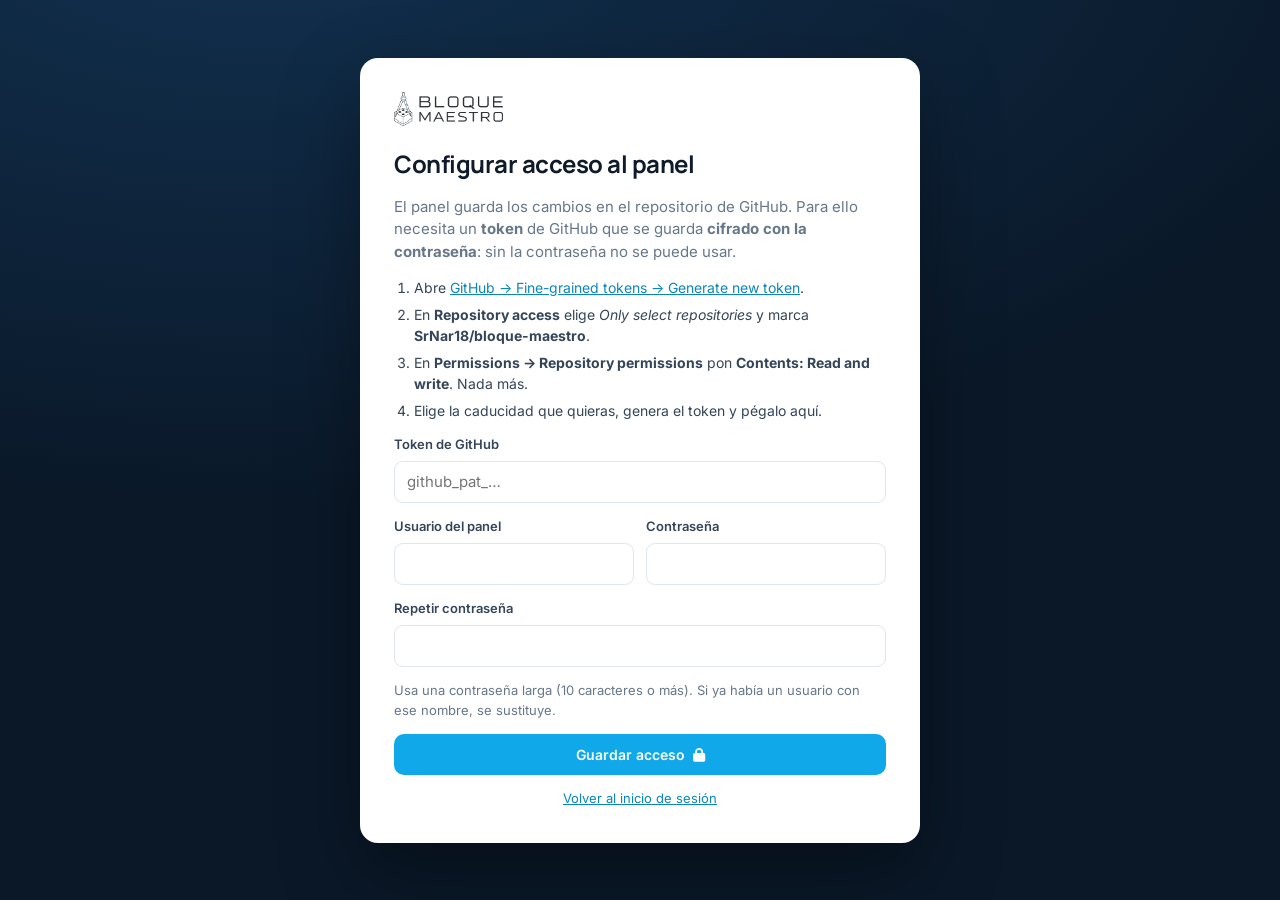
==== admin/index.html @ aa988f0c "Panel de administración /admin y contenido editable - Todo el contenido (proyectos, sectores y texto" ====
<!doctype html>
<html lang="es">
<head>
<meta charset="utf-8">
<meta name="viewport" content="width=device-width, initial-scale=1">
<meta name="robots" content="noindex, nofollow">
<title>Panel · Bloque Maestro</title>
<link rel="icon" href="../assets/icono_claro_sin_fondo.png">
<link rel="preconnect" href="https://fonts.googleapis.com">
<link href="https://fonts.googleapis.com/css2?family=Manrope:wght@600;700;800&family=Inter:wght@400;500;600&display=swap" rel="stylesheet">
<link rel="stylesheet" href="https://cdnjs.cloudflare.com/ajax/libs/font-awesome/6.5.1/css/all.min.css">
<link rel="stylesheet" href="admin.css?v=1">
</head>
<body>

<!-- Acceso -->
<section class="gate" id="login" hidden>
  <form class="gate-box" id="loginf">
    <img src="../assets/logo_claro_horizontal.png" alt="Bloque Maestro">
    <h1>Panel de administración</h1>
    <p class="muted">Entra para editar los textos, imágenes y proyectos de la web.</p>
    <label>Usuario<input name="user" autocomplete="username" required></label>
    <label>Contraseña<input name="pass" type="password" autocomplete="current-password" required></label>
    <p class="err" id="loginerr"></p>
    <button class="btn" type="submit">Entrar <i class="fa-solid fa-arrow-right"></i></button>
    <a href="#setup" class="small-link">Configurar acceso</a>
  </form>
</section>

<!-- Configuración inicial (la hace el desarrollador una vez) -->
<section class="gate" id="setup" hidden>
  <form class="gate-box wide" id="setupf">
    <img src="../assets/logo_claro_horizontal.png" alt="Bloque Maestro">
    <h1>Configurar acceso al panel</h1>
    <p class="muted">El panel guarda los cambios en el repositorio de GitHub. Para ello necesita un <b>token</b> de GitHub que se guarda <b>cifrado con la contraseña</b>: sin la contraseña no se puede usar.</p>
    <ol class="steps">
      <li>Abre <a href="https://github.com/settings/personal-access-tokens/new" target="_blank" rel="noopener">GitHub → Fine-grained tokens → Generate new token</a>.</li>
      <li>En <b>Repository access</b> elige <i>Only select repositories</i> y marca <b id="repoName"></b>.</li>
      <li>En <b>Permissions → Repository permissions</b> pon <b>Contents: Read and write</b>. Nada más.</li>
      <li>Elige la caducidad que quieras, genera el token y pégalo aquí.</li>
    </ol>
    <label>Token de GitHub<input name="token" type="password" autocomplete="off" required placeholder="github_pat_…"></label>
    <div class="row2">
      <label>Usuario del panel<input name="user" autocomplete="off" required></label>
      <label>Contraseña<input name="pass" type="password" autocomplete="new-password" required minlength="10"></label>
    </div>
    <label>Repetir contraseña<input name="pass2" type="password" autocomplete="new-password" required></label>
    <p class="muted small">Usa una contraseña larga (10 caracteres o más). Si ya había un usuario con ese nombre, se sustituye.</p>
    <p class="err" id="setuperr"></p>
    <button class="btn" type="submit">Guardar acceso <i class="fa-solid fa-lock"></i></button>
    <a href="#" class="small-link">Volver al inicio de sesión</a>
  </form>
</section>

<!-- Panel -->
<div class="app" id="app" hidden>
  <aside class="side">
    <a class="side-logo" href="../index.html" target="_blank" title="Abrir la web"><img src="../assets/logo_oscuro_horizontal.png" alt="Bloque Maestro"></a>
    <nav id="nav"></nav>
    <div class="side-foot"><span id="who"></span><button class="lnk" id="logout"><i class="fa-solid fa-right-from-bracket"></i> Salir</button></div>
  </aside>
  <main class="main">
    <header class="top">
      <button class="icon burger" id="burger" aria-label="Menú"><i class="fa-solid fa-bars"></i></button>
      <h2 id="title"></h2>
      <div class="top-act">
        <span class="pending" id="pending" hidden></span>
        <button class="btn-sec" id="discard" hidden><i class="fa-solid fa-rotate-left"></i> Descartar</button>
        <button class="btn-sec" id="preview"><i class="fa-solid fa-eye"></i> Vista previa</button>
        <button class="btn" id="publish" disabled><i class="fa-solid fa-cloud-arrow-up"></i> Publicar</button>
      </div>
    </header>
    <div class="view" id="view"></div>
  </main>
</div>

<!-- Vista previa -->
<div class="pv" id="pv" hidden>
  <div class="pv-bar"><b>Vista previa (sin publicar)</b><select id="pvpage"></select>
    <div class="pv-dev"><button class="icon on" data-w="100%" title="Escritorio"><i class="fa-solid fa-desktop"></i></button><button class="icon" data-w="390px" title="Móvil"><i class="fa-solid fa-mobile-screen"></i></button></div>
    <button class="icon" id="pvx" aria-label="Cerrar"><i class="fa-solid fa-xmark"></i></button></div>
  <div class="pv-frame"><iframe id="pvf" title="Vista previa"></iframe></div>
</div>

<div class="toast" id="toast"></div>

<script src="admin.js?v=1"></script>
</body>
</html>
---- admin/admin.css ----
/* =========================================================
   BLOQUE MAESTRO · Panel de administración
   ========================================================= */
:root{
  --bg:#f3f5f8;--card:#fff;--ink:#0f1b2a;--muted:#66778a;--line:#e1e6ec;--soft:#f7f9fb;
  --cyan:#10A8E8;--cyan-d:#0b86bb;--navy:#0a1828;--ok:#16a36a;--bad:#e0473a;--warn:#e69a12;
  --r:12px;--sh:0 1px 2px rgba(15,27,42,.05),0 4px 16px rgba(15,27,42,.05);
}
*{box-sizing:border-box}
body{margin:0;background:var(--bg);color:var(--ink);font:15px/1.5 Inter,system-ui,sans-serif}
h1,h2,h3,h4{font-family:Manrope,sans-serif;letter-spacing:-.02em;margin:0}
a{color:var(--cyan-d)}
[hidden]{display:none!important}
.muted{color:var(--muted)}.small{font-size:13px}
input,select,textarea{font:inherit;color:inherit;width:100%;padding:9px 12px;border:1px solid var(--line);border-radius:9px;background:#fff;transition:border-color .15s,box-shadow .15s}
input:focus,select:focus,textarea:focus{outline:none;border-color:var(--cyan);box-shadow:0 0 0 3px rgba(16,168,232,.15)}
textarea{resize:vertical;min-height:84px;line-height:1.55}
input[type=checkbox]{width:18px;height:18px;accent-color:var(--cyan);padding:0}
input[type=color]{padding:2px;height:40px;width:56px}
label{display:block;font-weight:600;font-size:13px;color:#344558}
label>input,label>select,label>textarea{margin-top:6px;font-weight:400;font-size:15px}

.btn,.btn-sec{display:inline-flex;align-items:center;gap:8px;border:0;border-radius:10px;padding:10px 16px;font:600 14px Inter,sans-serif;cursor:pointer;white-space:nowrap;text-decoration:none;transition:background .15s,opacity .15s}
.btn{background:var(--cyan);color:#fff}.btn:hover{background:var(--cyan-d)}
.btn:disabled{opacity:.45;cursor:default;background:var(--cyan)}
.btn-sec{background:#fff;color:var(--ink);border:1px solid var(--line)}.btn-sec:hover{border-color:#c5ced8}
.btn-sm{padding:6px 11px;font-size:13px;border-radius:8px}
.btn-danger{color:var(--bad)}
.icon{border:0;background:none;width:34px;height:34px;border-radius:8px;cursor:pointer;color:var(--muted);display:inline-grid;place-items:center;flex:none}
.icon:hover{background:var(--soft);color:var(--ink)}
.lnk{border:0;background:none;color:inherit;font:inherit;cursor:pointer;padding:0}

/* ---------- Acceso ---------- */
.gate{min-height:100vh;display:grid;place-items:center;padding:24px 16px;background:radial-gradient(1200px 600px at 20% -10%,#123150,transparent),var(--navy)}
.gate-box{background:#fff;border-radius:18px;padding:34px;width:100%;max-width:400px;display:grid;gap:14px;box-shadow:0 30px 80px rgba(0,0,0,.35)}
.gate-box.wide{max-width:560px}
.gate-box img{height:34px;justify-self:start}
.gate-box h1{font-size:24px;margin-top:6px}
.gate-box p{margin:0}
.gate-box .btn{justify-content:center;padding:12px}
.small-link{font-size:13px;text-align:center}
.err{color:var(--bad);font-size:14px;min-height:0}
.err:empty{display:none}
.steps{margin:0;padding-left:20px;font-size:14px;color:#344558;display:grid;gap:6px}
.row2{display:grid;grid-template-columns:1fr 1fr;gap:12px}

/* ---------- Estructura ---------- */
.app{display:grid;grid-template-columns:250px 1fr;min-height:100vh}
.side{background:var(--navy);color:#c9d6e3;padding:22px 14px;display:flex;flex-direction:column;gap:18px;position:sticky;top:0;height:100vh;overflow:auto}
.side-logo img{height:30px;margin:0 8px}
.side nav{display:grid;gap:2px}
.side nav small{font:600 11px Inter;letter-spacing:.12em;text-transform:uppercase;color:#6f8399;margin:16px 10px 6px}
.side nav a{display:flex;align-items:center;gap:11px;padding:9px 10px;border-radius:9px;color:#c9d6e3;text-decoration:none;font-weight:500;font-size:14px}
.side nav a i{width:18px;text-align:center;color:#7d93a9}
.side nav a:hover{background:rgba(255,255,255,.06)}
.side nav a.on{background:rgba(16,168,232,.16);color:#fff}.side nav a.on i{color:var(--cyan)}
.side nav a em{margin-left:auto;font-style:normal;font-size:12px;color:#7d93a9}
.side-foot{margin-top:auto;display:flex;justify-content:space-between;align-items:center;padding:12px 10px 0;border-top:1px solid rgba(255,255,255,.08);font-size:13px}
.main{min-width:0}
.top{position:sticky;top:0;z-index:5;background:rgba(243,245,248,.92);backdrop-filter:blur(8px);display:flex;align-items:center;gap:14px;padding:14px 28px;border-bottom:1px solid var(--line)}
.top h2{font-size:20px;flex:1;min-width:0;overflow:hidden;text-overflow:ellipsis;white-space:nowrap}
.top-act{display:flex;gap:8px;align-items:center;flex-wrap:wrap;justify-content:flex-end}
.pending{font-size:13px;color:var(--warn);font-weight:600;display:flex;align-items:center;gap:6px}
.pending:before{content:"";width:8px;height:8px;border-radius:50%;background:var(--warn)}
.burger{display:none}
.view{padding:26px 28px 80px;max-width:1080px}

/* ---------- Tarjetas y campos ---------- */
.card{background:var(--card);border:1px solid var(--line);border-radius:var(--r);box-shadow:var(--sh);padding:22px;margin-bottom:18px}
.card>h3{font-size:16px;margin-bottom:4px}
.card>.hint{margin:0 0 16px;color:var(--muted);font-size:13px}
.fields{display:grid;grid-template-columns:repeat(2,minmax(0,1fr));gap:16px}
.fields>.full{grid-column:1/-1}
.fld>.help{display:block;font-weight:400;color:var(--muted);font-size:12px;margin-top:5px}
.check-row{display:flex;align-items:center;gap:10px;font-weight:500;font-size:14px}
.ico-in{display:flex;gap:8px;align-items:center;margin-top:6px}
.ico-in i{width:40px;height:40px;border-radius:9px;background:var(--soft);display:grid;place-items:center;color:var(--cyan-d);flex:none;border:1px solid var(--line)}
.ico-in input{margin:0}

/* Listas editables */
.list{display:grid;gap:8px;margin-top:8px}
.li{display:grid;grid-template-columns:auto 1fr auto;gap:10px;align-items:start;background:var(--soft);border:1px solid var(--line);border-radius:10px;padding:10px}
.li-n{font:700 12px Manrope;color:var(--muted);width:22px;text-align:center;padding-top:10px}
.li-f{display:grid;gap:8px;grid-template-columns:repeat(var(--cols,1),minmax(0,1fr))}
.li-f>.wide{grid-column:1/-1}
.li-f label{font-size:12px;font-weight:500;color:var(--muted)}
.li-f label>input,.li-f label>select,.li-f label>textarea{margin-top:3px;font-size:14px}
.li-a{display:flex;gap:2px;padding-top:4px}
.li-a .icon{width:28px;height:28px;font-size:12px}
.add{margin-top:10px}

/* Imágenes */
.img-f{display:flex;gap:14px;align-items:center;margin-top:6px}
.thumb{width:150px;aspect-ratio:4/3;border-radius:10px;background:#dfe5eb center/cover no-repeat;border:1px solid var(--line);flex:none;position:relative;overflow:hidden}
.thumb .new{position:absolute;left:6px;top:6px;background:var(--warn);color:#fff;font:700 10px Inter;padding:2px 6px;border-radius:5px;text-transform:uppercase}
.img-f .acts{display:flex;flex-direction:column;gap:6px;align-items:flex-start}
.gal{display:grid;grid-template-columns:repeat(auto-fill,minmax(160px,1fr));gap:12px;margin-top:8px}
.gi{background:var(--soft);border:1px solid var(--line);border-radius:10px;padding:6px}
.gi .thumb{width:100%}
.gi .bar{display:flex;justify-content:space-between;align-items:center;padding-top:4px}
.gi .bar span{font-size:11px;font-weight:700;color:var(--cyan-d);text-transform:uppercase;padding-left:4px}
.gi.add-tile{display:grid;place-items:center;border-style:dashed;min-height:140px;cursor:pointer;color:var(--muted);text-align:center;font-size:13px}
.gi.add-tile:hover{border-color:var(--cyan);color:var(--cyan-d)}
.gi.add-tile i{font-size:22px;display:block;margin-bottom:6px}

/* Selección de proyectos */
.chips{display:flex;flex-wrap:wrap;gap:8px;margin-top:8px}
.chips label{display:flex;align-items:center;gap:7px;background:var(--soft);border:1px solid var(--line);border-radius:999px;padding:6px 12px;font-weight:500;cursor:pointer}
.chips label:has(input:checked){border-color:var(--cyan);background:rgba(16,168,232,.08)}

/* ---------- Listado de proyectos ---------- */
.tools{display:flex;gap:10px;margin-bottom:16px;flex-wrap:wrap}
.tools input{max-width:320px}
.tools select{max-width:200px}
.tools .btn{margin-left:auto}
.plist{display:grid;gap:8px}
.pr{display:grid;grid-template-columns:84px 1fr auto;gap:14px;align-items:center;background:#fff;border:1px solid var(--line);border-radius:12px;padding:8px 10px 8px 8px;cursor:pointer;transition:border-color .15s}
.pr:hover{border-color:#b9c6d3}
.pr .thumb{width:84px;border-radius:8px}
.pr b{display:block;font-family:Manrope;font-size:15px}
.pr small{color:var(--muted);font-size:13px}
.pr.off{opacity:.55}
.tag{display:inline-block;font-size:11px;font-weight:600;padding:2px 8px;border-radius:999px;background:var(--soft);border:1px solid var(--line);margin-right:4px;color:#344558}
.tag.hid{background:#fff3df;border-color:#f5d9a6;color:#9a6200}
.pr-act{display:flex;gap:2px}
.back{display:inline-flex;align-items:center;gap:6px;margin-bottom:14px;font-size:14px;text-decoration:none;font-weight:600}
.danger-zone{display:flex;gap:10px;flex-wrap:wrap}

/* ---------- Vista previa ---------- */
.pv{position:fixed;inset:0;z-index:50;background:rgba(10,24,40,.75);display:flex;flex-direction:column}
.pv-bar{display:flex;align-items:center;gap:12px;padding:10px 16px;background:var(--navy);color:#fff}
.pv-bar select{width:auto;max-width:280px;padding:6px 10px;color:var(--ink)}
.pv-dev{margin-left:auto;display:flex;gap:4px}
.pv-bar .icon{color:#9fb0c1}.pv-bar .icon:hover,.pv-bar .icon.on{background:rgba(255,255,255,.1);color:#fff}
.pv-frame{flex:1;display:flex;justify-content:center;overflow:auto;padding:0}
.pv-frame iframe{border:0;background:#fff;width:100%;height:100%;transition:width .2s}

/* ---------- Avisos ---------- */
.toast{position:fixed;bottom:22px;left:50%;transform:translate(-50%,20px);opacity:0;pointer-events:none;background:var(--navy);color:#fff;padding:12px 18px;border-radius:12px;font-size:14px;box-shadow:0 10px 30px rgba(0,0,0,.25);transition:.25s;z-index:60;max-width:calc(100% - 32px)}
.toast.on{opacity:1;transform:translate(-50%,0)}
.toast.bad{background:var(--bad)}
.note{display:flex;gap:12px;align-items:flex-start;background:#eaf6fd;border:1px solid #bfe5f8;border-radius:12px;padding:14px 16px;font-size:14px;margin-bottom:18px}
.note i{color:var(--cyan-d);margin-top:3px}
.note.ok{background:#e8f7ef;border-color:#b6e5cc}.note.ok i{color:var(--ok)}

/* ---------- Móvil ---------- */
@media (max-width:860px){
  .app{grid-template-columns:1fr}
  .side{position:fixed;inset:0 auto 0 0;width:260px;z-index:20;transform:translateX(-100%);transition:transform .2s}
  .app.menu .side{transform:none;box-shadow:0 0 0 100vmax rgba(0,0,0,.4)}
  .burger{display:inline-grid}
  .top{padding:10px 16px;flex-wrap:wrap}
  .top h2{font-size:17px}
  .top-act{width:100%;justify-content:stretch}.top-act>*{flex:1;justify-content:center}
  .view{padding:18px 16px 80px}
  .fields,.row2{grid-template-columns:1fr}
  .li-f{grid-template-columns:1fr}
  .card{padding:16px}
  .thumb{width:110px}
  .tools .btn{margin-left:0}
}
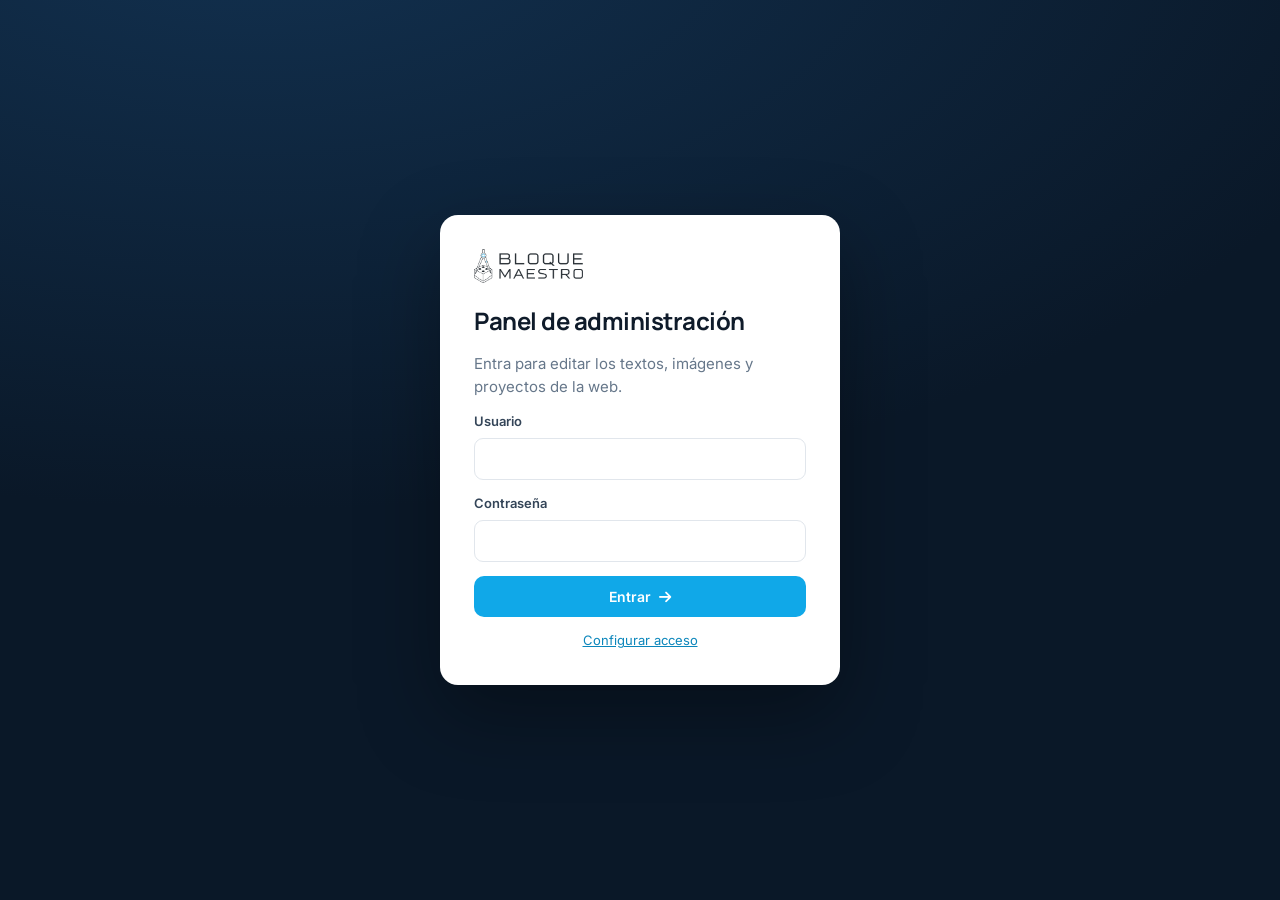
==== commit 137ffdc4: "Editor visual de textos en el panel /admin - Botón "Editor visual": la web se abre dentro del panel " ====
--- a/admin/index.html
+++ b/admin/index.html
@@ -9,7 +9,7 @@
 <link rel="preconnect" href="https://fonts.googleapis.com">
 <link href="https://fonts.googleapis.com/css2?family=Manrope:wght@600;700;800&family=Inter:wght@400;500;600&display=swap" rel="stylesheet">
 <link rel="stylesheet" href="https://cdnjs.cloudflare.com/ajax/libs/font-awesome/6.5.1/css/all.min.css">
-<link rel="stylesheet" href="admin.css?v=1">
+<link rel="stylesheet" href="admin.css?v=2">
 </head>
 <body>
 
@@ -66,6 +66,7 @@
       <div class="top-act">
         <span class="pending" id="pending" hidden></span>
         <button class="btn-sec" id="discard" hidden><i class="fa-solid fa-rotate-left"></i> Descartar</button>
+        <button class="btn-sec" id="visual"><i class="fa-solid fa-wand-magic-sparkles"></i> Editor visual</button>
         <button class="btn-sec" id="preview"><i class="fa-solid fa-eye"></i> Vista previa</button>
         <button class="btn" id="publish" disabled><i class="fa-solid fa-cloud-arrow-up"></i> Publicar</button>
       </div>
@@ -76,14 +77,15 @@
 
 <!-- Vista previa -->
 <div class="pv" id="pv" hidden>
-  <div class="pv-bar"><b>Vista previa (sin publicar)</b><select id="pvpage"></select>
+  <div class="pv-bar"><b id="pvtitle">Vista previa (sin publicar)</b><select id="pvpage"></select><span class="pv-hint" id="pvhint" hidden><i class="fa-solid fa-i-cursor"></i> Haz clic en cualquier texto para editarlo</span>
     <div class="pv-dev"><button class="icon on" data-w="100%" title="Escritorio"><i class="fa-solid fa-desktop"></i></button><button class="icon" data-w="390px" title="Móvil"><i class="fa-solid fa-mobile-screen"></i></button></div>
+    <span class="pending" id="pvpending" hidden>Sin publicar</span><button class="btn btn-sm" id="pvpub" hidden><i class="fa-solid fa-cloud-arrow-up"></i> Publicar</button>
     <button class="icon" id="pvx" aria-label="Cerrar"><i class="fa-solid fa-xmark"></i></button></div>
   <div class="pv-frame"><iframe id="pvf" title="Vista previa"></iframe></div>
 </div>
 
 <div class="toast" id="toast"></div>
 
-<script src="admin.js?v=1"></script>
+<script src="admin.js?v=2"></script>
 </body>
 </html>
--- a/admin/admin.css
+++ b/admin/admin.css
@@ -131,6 +131,9 @@
 .pv-bar{display:flex;align-items:center;gap:12px;padding:10px 16px;background:var(--navy);color:#fff}
 .pv-bar select{width:auto;max-width:280px;padding:6px 10px;color:var(--ink)}
 .pv-dev{margin-left:auto;display:flex;gap:4px}
+.pv-hint{font-size:13px;color:#9fd8f3;display:flex;align-items:center;gap:6px}
+.pv-bar .pending{color:#f5b84a}
+@media (max-width:860px){.pv-hint{display:none!important}.pv-bar{flex-wrap:wrap}}
 .pv-bar .icon{color:#9fb0c1}.pv-bar .icon:hover,.pv-bar .icon.on{background:rgba(255,255,255,.1);color:#fff}
 .pv-frame{flex:1;display:flex;justify-content:center;overflow:auto;padding:0}
 .pv-frame iframe{border:0;background:#fff;width:100%;height:100%;transition:width .2s}
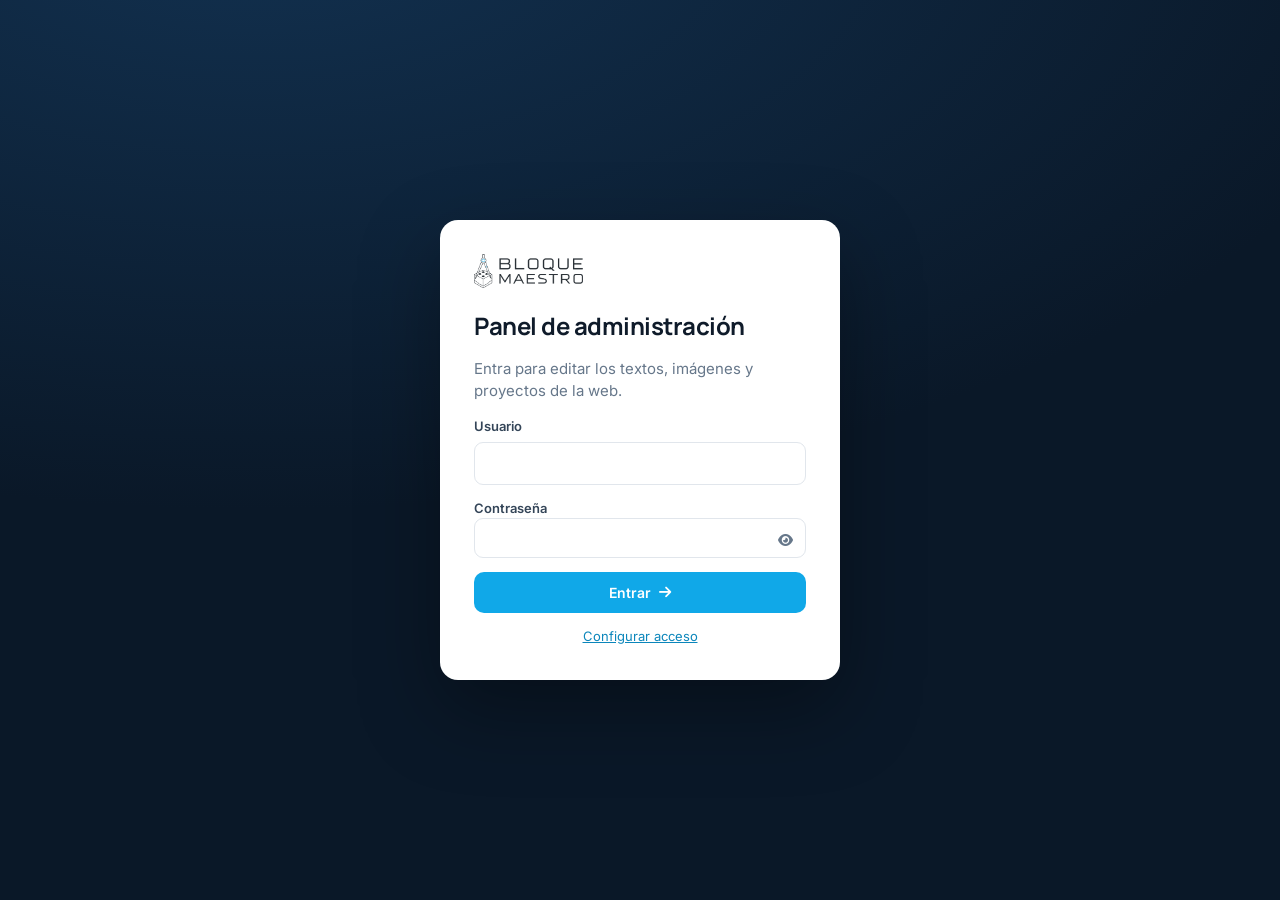
==== commit f4f979bc: "Panel: colores fijos en los campos y mejoras de uso - Inputs y desplegables con colores fijos en tod" ====
--- a/admin/index.html
+++ b/admin/index.html
@@ -9,7 +9,7 @@
 <link rel="preconnect" href="https://fonts.googleapis.com">
 <link href="https://fonts.googleapis.com/css2?family=Manrope:wght@600;700;800&family=Inter:wght@400;500;600&display=swap" rel="stylesheet">
 <link rel="stylesheet" href="https://cdnjs.cloudflare.com/ajax/libs/font-awesome/6.5.1/css/all.min.css">
-<link rel="stylesheet" href="admin.css?v=2">
+<link rel="stylesheet" href="admin.css?v=3">
 </head>
 <body>
 
@@ -64,8 +64,10 @@
       <button class="icon burger" id="burger" aria-label="Menú"><i class="fa-solid fa-bars"></i></button>
       <h2 id="title"></h2>
       <div class="top-act">
+        <span class="deploy" id="deploy" hidden></span>
         <span class="pending" id="pending" hidden></span>
         <button class="btn-sec" id="discard" hidden><i class="fa-solid fa-rotate-left"></i> Descartar</button>
+        <button class="btn-sec" id="live" title="Abrir esta página de la web en otra pestaña"><i class="fa-solid fa-arrow-up-right-from-square"></i> <span class="hide-sm">Ver en la web</span></button>
         <button class="btn-sec" id="visual"><i class="fa-solid fa-wand-magic-sparkles"></i> Editor visual</button>
         <button class="btn-sec" id="preview"><i class="fa-solid fa-eye"></i> Vista previa</button>
         <button class="btn" id="publish" disabled><i class="fa-solid fa-cloud-arrow-up"></i> Publicar</button>
@@ -86,6 +88,6 @@
 
 <div class="toast" id="toast"></div>
 
-<script src="admin.js?v=2"></script>
+<script src="admin.js?v=3"></script>
 </body>
 </html>
--- a/admin/admin.css
+++ b/admin/admin.css
@@ -2,6 +2,7 @@
    BLOQUE MAESTRO · Panel de administración
    ========================================================= */
 :root{
+  color-scheme:light;
   --bg:#f3f5f8;--card:#fff;--ink:#0f1b2a;--muted:#66778a;--line:#e1e6ec;--soft:#f7f9fb;
   --cyan:#10A8E8;--cyan-d:#0b86bb;--navy:#0a1828;--ok:#16a36a;--bad:#e0473a;--warn:#e69a12;
   --r:12px;--sh:0 1px 2px rgba(15,27,42,.05),0 4px 16px rgba(15,27,42,.05);
@@ -12,8 +13,14 @@
 a{color:var(--cyan-d)}
 [hidden]{display:none!important}
 .muted{color:var(--muted)}.small{font-size:13px}
-input,select,textarea{font:inherit;color:inherit;width:100%;padding:9px 12px;border:1px solid var(--line);border-radius:9px;background:#fff;transition:border-color .15s,box-shadow .15s}
-input:focus,select:focus,textarea:focus{outline:none;border-color:var(--cyan);box-shadow:0 0 0 3px rgba(16,168,232,.15)}
+/* Campos: colores fijos en todos los estados (no dependen del tema del sistema ni del autocompletado) */
+input,select,textarea{font:inherit;color:var(--ink);-webkit-text-fill-color:var(--ink);opacity:1;width:100%;padding:9px 12px;border:1px solid var(--line);border-radius:9px;background:#fff;transition:border-color .15s,box-shadow .15s}
+input:hover,select:hover,textarea:hover{color:var(--ink);-webkit-text-fill-color:var(--ink);background:#fff;border-color:#c5ced8}
+input:focus,select:focus,textarea:focus{outline:none;color:var(--ink);-webkit-text-fill-color:var(--ink);background:#fff;border-color:var(--cyan);box-shadow:0 0 0 3px rgba(16,168,232,.15)}
+input:-webkit-autofill,input:-webkit-autofill:hover,input:-webkit-autofill:focus{-webkit-text-fill-color:var(--ink);-webkit-box-shadow:0 0 0 40px #fff inset;caret-color:var(--ink)}
+input[readonly]{background:var(--soft);color:var(--muted);-webkit-text-fill-color:var(--muted)}
+option{color:var(--ink);background:#fff}
+::placeholder{color:#9aa8b6;-webkit-text-fill-color:#9aa8b6}
 textarea{resize:vertical;min-height:84px;line-height:1.55}
 input[type=checkbox]{width:18px;height:18px;accent-color:var(--cyan);padding:0}
 input[type=color]{padding:2px;height:40px;width:56px}
@@ -146,6 +153,21 @@
 .note i{color:var(--cyan-d);margin-top:3px}
 .note.ok{background:#e8f7ef;border-color:#b6e5cc}.note.ok i{color:var(--ok)}
 
+/* ---------- Ayudas de uso ---------- */
+.side nav a.changed:after{content:"";width:7px;height:7px;border-radius:50%;background:var(--warn);margin-left:8px;flex:none}
+.side nav a.changed:not(:has(em)):after{margin-left:auto}
+.drop{outline:2px dashed var(--cyan);outline-offset:4px;border-radius:12px;background:rgba(16,168,232,.06)}
+.gi.add-tile small{display:block;font-size:11px;margin-top:2px;color:var(--muted)}
+.note.warn{background:#fff6e6;border-color:#f5d9a6}.note.warn i{color:var(--warn)}
+.note.draft{margin:18px 28px 0;align-items:center;flex-wrap:wrap}
+.note.draft span{flex:1;min-width:220px}
+.draft-a{display:flex;gap:8px}
+.deploy{font-size:13px;font-weight:600;color:var(--cyan-d);display:flex;align-items:center;gap:6px}
+.deploy.ok{color:var(--ok)}
+.pw{position:relative;display:block}
+.pw input{padding-right:44px}
+.pw .eye{position:absolute;right:4px;top:50%;transform:translateY(-50%);margin-top:3px}
+
 /* ---------- Móvil ---------- */
 @media (max-width:860px){
   .app{grid-template-columns:1fr}
@@ -161,4 +183,6 @@
   .card{padding:16px}
   .thumb{width:110px}
   .tools .btn{margin-left:0}
+  .hide-sm{display:none}
+  .note.draft{margin:14px 16px 0}
 }
